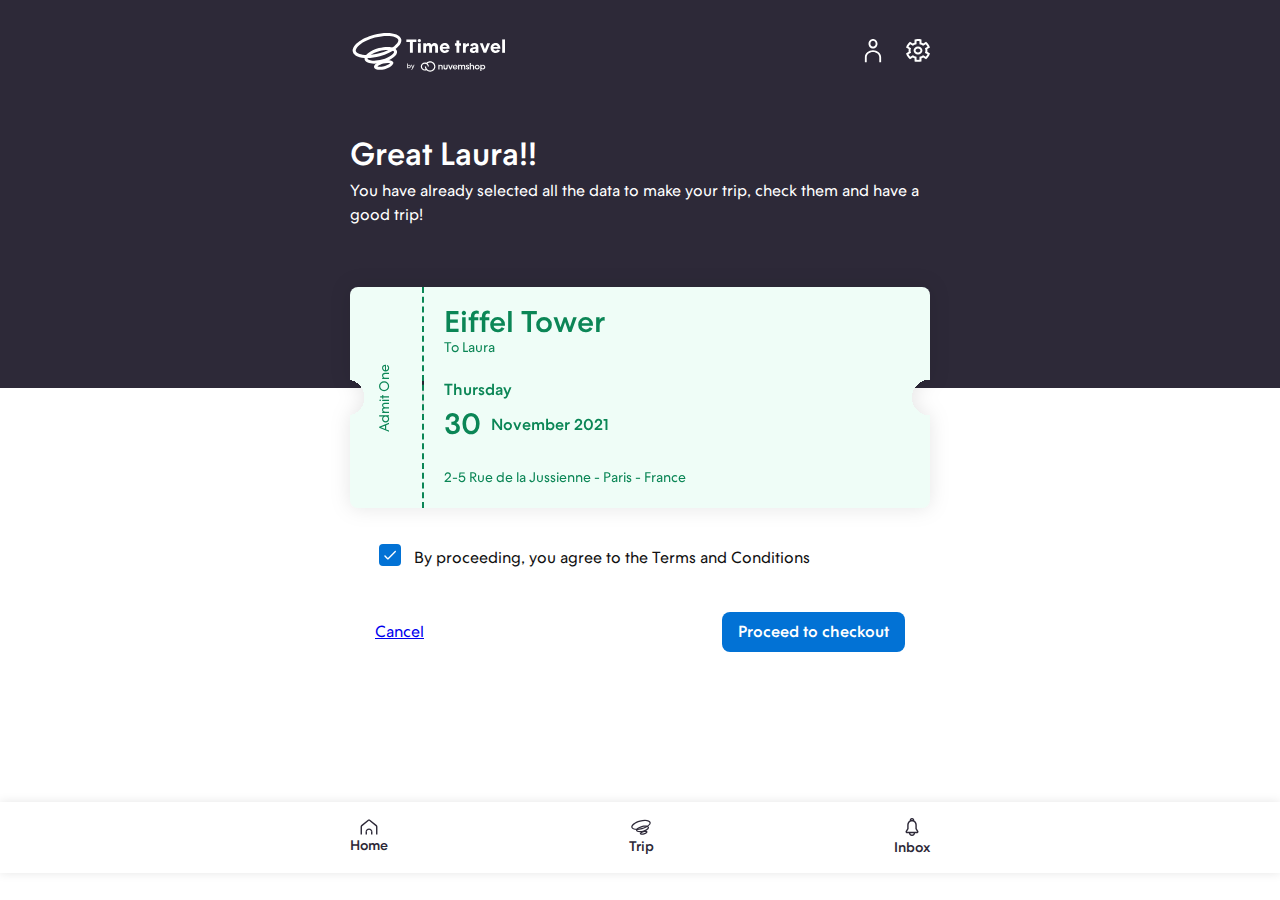
==== index.html @ 78fbfba7 "Change css and folder structure" ====
<!DOCTYPE html>
<html lang="en">
<head>
  <meta charset="UTF-8">
  <meta http-equiv="X-UA-Compatible" content="IE=edge">
  <meta name="viewport" content="width=device-width, initial-scale=1.0">
  <meta name="robots" content="noindex, nofollow" />
  <title>Time travel by Nuvemshop 🚀 | Vitor Pires Oliveira</title>

  <link rel="stylesheet" href="/src/css/styles.css">
</head>
<body>
  <header>
    <div class="header-inner">
      <div class="header container">
        <div class="header-left">
          <a href="javascript:void(0)" title="Time travel by Nuvemshop">
            <svg width="155" height="50" viewBox="0 0 175 49" fill="none" xmlns="http://www.w3.org/2000/svg">
              <path fill-rule="evenodd" clip-rule="evenodd" d="M53.9297 15.8232C54.6285 14.5365 54.6737 13.6316 54.5056 13.0086C54.3375 12.3857 53.8426 11.6245 52.5896 10.8571C51.3154 10.0767 49.4321 9.41093 46.9525 9.01452C42.0018 8.22304 35.3143 8.60793 28.1401 10.5167C20.9659 12.4254 14.9805 15.4122 11.0917 18.5555C9.14394 20.1298 7.8482 21.6414 7.13765 22.9498C6.43891 24.2365 6.3937 25.1414 6.56181 25.7644C6.72992 26.3874 7.22475 27.1486 8.47778 27.916C9.75201 28.6963 11.6353 29.3621 14.1149 29.7585C19.0655 30.55 25.7531 30.1651 32.9273 28.2564C40.1014 26.3476 46.0868 23.3608 49.9757 20.2175C51.9235 18.6432 53.2192 17.1316 53.9297 15.8232ZM33.8081 31.5205C48.863 27.5151 59.6014 18.8354 57.793 12.134C55.9845 5.43258 42.3141 3.24705 27.2593 7.2525C12.2044 11.2579 1.46601 19.9376 3.27443 26.639C5.08285 33.3404 18.7532 35.526 33.8081 31.5205Z" />
              <path fill-rule="evenodd" clip-rule="evenodd" d="M48.9674 25.7203C49.6353 26.1294 49.7358 26.4303 49.7546 26.4998C49.7733 26.5692 49.8378 26.8798 49.4654 27.5656C49.0811 28.2732 48.3283 29.1774 47.0975 30.1721C44.6427 32.1564 40.7877 34.0955 36.1004 35.3425C31.4132 36.5896 27.0982 36.8242 23.9731 36.3246C22.4063 36.0741 21.299 35.6648 20.6099 35.2428C19.942 34.8337 19.8415 34.5328 19.8228 34.4633C19.804 34.3939 19.7395 34.0833 20.112 33.3975C20.4962 32.6899 21.2491 31.7858 22.4798 30.791C24.9347 28.8067 28.7897 26.8676 33.4769 25.6206C38.1641 24.3735 42.4791 24.1389 45.6043 24.6386C47.171 24.889 48.2783 25.2983 48.9674 25.7203ZM32.5961 22.3564C42.6771 19.6743 51.831 21.1378 53.0419 25.6252C54.2529 30.1125 47.0623 35.9246 36.9813 38.6067C26.9003 41.2888 17.7463 39.8254 16.5354 35.338C15.3245 30.8506 22.5151 25.0385 32.5961 22.3564Z" />
              <path fill-rule="evenodd" clip-rule="evenodd" d="M45.1793 39.3932C45.0108 39.5791 44.7827 39.7985 44.4797 40.0434C43.2055 41.0734 41.1045 42.1498 38.4647 42.8522C35.825 43.5545 33.4634 43.6653 31.8412 43.406C31.4556 43.3443 31.1475 43.2675 30.908 43.1902C31.0765 43.0043 31.3046 42.7849 31.6075 42.54C32.8818 41.5101 34.9828 40.4336 37.6225 39.7312C40.2623 39.0289 42.6239 38.9181 44.2461 39.1775C44.6317 39.2391 44.9398 39.3159 45.1793 39.3932ZM36.7417 36.4671C42.7277 34.8745 48.1632 35.7435 48.8822 38.408C49.6013 41.0726 45.3316 44.5237 39.3456 46.1163C33.3596 47.7089 27.9241 46.8399 27.2051 44.1754C26.486 41.5108 30.7557 38.0597 36.7417 36.4671Z" />
              <path d="M63.6336 15.584H67.6594V27.6839H70.9452V15.584H74.9492V12.559H63.6336V15.584Z" />
              <path d="M78.3148 12.0836C75.8776 12.0836 75.8776 15.7568 78.3148 15.7568C80.752 15.7568 80.752 12.0836 78.3148 12.0836ZM79.9033 27.6839V17.01H76.7263V27.6839H79.9033Z" />
              <path d="M85.8748 21.9796C85.8748 20.5104 86.6146 19.6029 87.7462 19.6029C88.8777 19.6029 89.4435 20.3159 89.4435 21.7636V27.6839H92.6206V21.9148C92.6858 18.8682 96.1893 18.8034 96.1893 21.7204V27.6839H99.3664V20.9857C99.3664 18.3281 97.9519 16.7291 95.5147 16.7291C93.948 16.7291 92.7946 17.3557 92.0548 18.5873C91.4455 17.3557 90.401 16.7291 88.8995 16.7291C87.5286 16.7291 86.5276 17.2693 85.8748 18.3497V17.01H82.6977V27.6839H85.8748V21.9796Z" />
              <path d="M109.413 24.0755C108.869 24.9398 108.107 25.3719 107.106 25.3719C105.779 25.3719 104.625 24.4428 104.517 23.2112H112.416C112.437 23.0168 112.459 22.7575 112.459 22.4334C112.459 19.0843 110.218 16.7291 106.975 16.7291C103.777 16.7291 101.405 19.1275 101.405 22.347C101.405 25.6528 103.733 27.9648 107.106 27.9648C109.434 27.9648 111.197 26.9276 112.089 25.1343L109.413 24.0755ZM104.538 21.1586C104.647 20.1214 105.713 19.1923 106.954 19.1923C108.238 19.1923 109.195 20.0134 109.347 21.1586H104.538Z" />
              <path d="M123.376 27.6839V19.6029H125.334V17.01H123.376V13.877H120.199V17.01H118.48V19.6029H120.199V27.6839H123.376Z" />
              <path d="M134.304 16.8372C134.174 16.794 133.999 16.7724 133.76 16.7724C132.346 16.7724 131.301 17.4422 130.67 18.7602V17.01H127.537V27.6839H130.692V23.3409C130.692 21.245 131.736 19.9486 133.499 19.9486C133.869 19.9486 134.13 19.9918 134.304 20.0782V16.8372Z" />
              <path d="M135.321 24.8102C135.321 26.7116 136.714 27.9648 138.868 27.9648C140.283 27.9648 141.327 27.4678 142.002 26.4739L142.024 27.6839H144.961V20.8129C144.961 18.1984 143.307 16.7291 140.326 16.7291C137.998 16.7291 136.235 17.9391 135.713 19.8405L138.542 20.532C138.825 19.6461 139.412 19.1923 140.304 19.1923C141.262 19.1923 141.893 19.7757 141.893 20.6184V20.9857L139.216 21.353C136.627 21.7204 135.321 22.8871 135.321 24.8102ZM138.411 24.5941C138.411 23.9243 138.912 23.5353 139.935 23.4057L141.893 23.1248V23.5569C141.893 24.7669 141.001 25.588 139.695 25.588C138.934 25.588 138.433 25.1991 138.411 24.5941Z" />
              <path d="M150.86 27.6839H153.776L158.15 17.01H154.885L152.361 23.7514L149.837 17.01H146.486L150.86 27.6839Z" />
              <path d="M166.747 24.0755C166.203 24.9398 165.441 25.3719 164.44 25.3719C163.113 25.3719 161.96 24.4428 161.851 23.2112H169.75C169.772 23.0168 169.793 22.7575 169.793 22.4334C169.793 19.0843 167.552 16.7291 164.31 16.7291C161.111 16.7291 158.739 19.1275 158.739 22.347C158.739 25.6528 161.067 27.9648 164.44 27.9648C166.769 27.9648 168.531 26.9276 169.423 25.1343L166.747 24.0755ZM161.873 21.1586C161.981 20.1214 163.048 19.1923 164.288 19.1923C165.572 19.1923 166.529 20.0134 166.682 21.1586H161.873Z" />
              <path d="M171.823 12.559V27.6839H175V12.559H171.823Z" />
              <path d="M100.997 46.41H99.748V41.2183H100.997V41.9066C101.33 41.405 101.877 41.09 102.614 41.09C103.911 41.09 104.66 41.93 104.66 43.2833V46.41H103.411V43.5166C103.411 42.7116 103.007 42.2216 102.234 42.2216C101.484 42.2216 100.997 42.7816 100.997 43.6683V46.41ZM105.576 44.17V41.2183H106.825V44.1C106.825 44.9166 107.229 45.4066 107.931 45.4066C108.632 45.4066 109.037 44.9166 109.037 44.1V41.2183H110.274V44.17C110.274 45.6633 109.394 46.5266 107.919 46.5266C106.456 46.5383 105.576 45.6633 105.576 44.17ZM110.654 41.2183H111.986L113.402 44.8233L114.829 41.2183H116.125L113.949 46.41H112.843L110.654 41.2183ZM121.168 45.185C120.728 46.0016 119.908 46.5266 118.778 46.5266C117.172 46.5266 116.03 45.4066 116.03 43.8083C116.03 42.2566 117.196 41.09 118.718 41.09C120.264 41.09 121.347 42.2566 121.347 43.8083C121.347 43.9016 121.347 44.03 121.335 44.1816H117.267C117.327 44.9283 118.005 45.5 118.79 45.5C119.479 45.5 119.836 45.1733 120.134 44.7183L121.168 45.185ZM120.11 43.295C120.026 42.6066 119.467 42.0933 118.694 42.0933C117.945 42.0933 117.362 42.7 117.279 43.295H120.11ZM123.273 46.41H122.025V41.2183H123.273V41.9066C123.571 41.405 124.058 41.09 124.784 41.09C125.545 41.09 126.104 41.4516 126.39 42.0583C126.675 41.5566 127.27 41.09 128.15 41.09C129.375 41.09 130.077 41.9183 130.077 43.2133V46.3983H128.828V43.4583C128.828 42.7 128.471 42.2216 127.817 42.2216C127.139 42.2216 126.699 42.7583 126.687 43.61V46.41H125.438V43.4933C125.438 42.6883 125.081 42.21 124.427 42.21C123.737 42.21 123.297 42.7583 123.297 43.645V46.41H123.273ZM131.587 44.695C131.765 45.1733 132.17 45.4883 132.646 45.4883C133.038 45.4883 133.359 45.3133 133.359 44.9516C133.359 44.66 133.181 44.52 132.753 44.3916L132.11 44.1933C131.218 43.9133 130.766 43.4116 130.766 42.6883C130.766 41.72 131.599 41.1016 132.586 41.1016C133.454 41.1016 134.168 41.5566 134.513 42.28L133.514 42.805C133.312 42.3966 132.99 42.1166 132.598 42.1166C132.241 42.1166 131.956 42.2916 131.956 42.595C131.956 42.84 132.146 43.0266 132.55 43.155L133.181 43.3533C134.168 43.68 134.572 44.1816 134.572 44.87C134.572 45.9316 133.668 46.5383 132.634 46.5383C131.646 46.5383 130.885 46.025 130.588 45.22L131.587 44.695ZM136.451 46.41H135.203V39.2816H136.451V41.9066C136.784 41.405 137.332 41.09 138.069 41.09C139.365 41.09 140.115 41.93 140.115 43.2833V46.41H138.866V43.5166C138.866 42.7116 138.461 42.2216 137.688 42.2216C136.939 42.2216 136.451 42.7816 136.451 43.6683V46.41ZM146.406 43.8083C146.406 45.3366 145.205 46.5266 143.588 46.5266C141.97 46.5266 140.769 45.325 140.769 43.8083C140.769 42.28 141.97 41.09 143.588 41.09C145.217 41.09 146.406 42.2916 146.406 43.8083ZM142.018 43.8083C142.018 44.695 142.707 45.4066 143.588 45.4066C144.468 45.4066 145.158 44.695 145.158 43.8083C145.158 42.9216 144.468 42.21 143.588 42.21C142.707 42.21 142.018 42.9216 142.018 43.8083ZM148.369 41.2183V41.965C148.761 41.4283 149.427 41.1016 150.165 41.1016C151.628 41.1016 152.746 42.2683 152.746 43.82C152.746 45.3483 151.628 46.5383 150.165 46.5383C149.427 46.5383 148.761 46.2466 148.369 45.6983V48.3466H147.132V41.2183H148.369ZM149.903 42.21C149.011 42.21 148.321 42.9333 148.321 43.82C148.321 44.7066 149.011 45.43 149.903 45.43C150.795 45.43 151.485 44.7066 151.485 43.82C151.485 42.9333 150.807 42.21 149.903 42.21ZM90.4711 37.3333C90.4592 37.3333 90.4592 37.3333 90.4711 37.3333C88.9011 37.3333 87.4263 37.9283 86.3202 38.99C85.7612 38.7566 85.1427 38.6283 84.5124 38.6283C81.9672 38.6283 79.8977 40.67 79.8977 43.1666C79.8977 45.6633 81.9672 47.705 84.5243 47.705C85.1427 47.705 85.7612 47.5766 86.3202 47.3433C87.3906 48.37 88.8535 49 90.4592 49C93.7418 49 96.4059 46.3866 96.4059 43.1666C96.4059 39.9583 93.7418 37.3333 90.4711 37.3333ZM90.4592 47.705C87.9139 47.705 85.8326 45.6633 85.8326 43.1666H84.5124C84.5124 44.31 84.8454 45.3833 85.4282 46.2816C85.1309 46.3633 84.8216 46.41 84.5124 46.41C82.6927 46.41 81.206 44.9516 81.206 43.1666C81.206 41.3816 82.6927 39.9233 84.5124 39.9233C85.2379 39.9233 85.9158 40.145 86.4986 40.5766C87.3431 41.195 87.8188 42.14 87.8188 43.1666H89.139C89.139 41.8133 88.5443 40.5533 87.4858 39.69C88.3183 39.0133 89.365 38.6283 90.4592 38.6283C93.0044 38.6283 95.0857 40.67 95.0857 43.1666C95.0857 45.6633 93.0163 47.705 90.4592 47.705Z" />
              <path d="M64.6231 44.9812H65.5007V44.4725C65.7754 44.8597 66.2485 45.0723 66.7674 45.0723C67.7976 45.0723 68.5912 44.2144 68.5912 43.1211C68.5912 42.0051 67.7976 41.1699 66.7674 41.1699C66.2485 41.1699 65.7754 41.4053 65.5007 41.7925V39.6667H64.6231V44.9812ZM67.706 43.1211C67.706 43.7588 67.2176 44.2751 66.5843 44.2751C65.9509 44.2751 65.4625 43.7588 65.4625 43.1211C65.4625 42.4834 65.9509 41.9671 66.5843 41.9671C67.2176 41.9671 67.706 42.4834 67.706 43.1211Z" />
              <path d="M69.704 46.6667C70.3374 46.6667 70.7494 46.3098 71.1157 45.4291L72.8479 41.261H71.9398L70.8868 43.9411L69.8642 41.261H68.9257L70.4213 44.928L70.2611 45.3152C70.0855 45.7404 69.8871 45.8847 69.5743 45.8847C69.4293 45.8847 69.2996 45.8619 69.1851 45.8087V46.5604C69.3072 46.6135 69.4674 46.6667 69.704 46.6667Z" />
            </svg>
          </a>
        </div>
        <div class="header-right">
          <a href="javascript:void(0)" title="User">
            <svg width="18" height="25" viewBox="0 0 18 25" fill="none" xmlns="http://www.w3.org/2000/svg">
              <path fill-rule="evenodd" clip-rule="evenodd" d="M9.01875 10.475C6.53346 10.475 4.51874 8.32597 4.51874 5.675C4.51874 3.02403 6.53346 0.875 9.01875 0.875C11.504 0.875 13.5188 3.02403 13.5188 5.675C13.5188 8.32597 11.504 10.475 9.01875 10.475ZM9.01875 8.6C7.68115 8.6 6.39375 7.40626 6.39375 5.675C6.39375 3.94374 7.68115 2.75 9.01875 2.75C10.3563 2.75 11.6437 3.94374 11.6437 5.675C11.6437 7.40626 10.3563 8.6 9.01875 8.6Z" />
              <path d="M15.2813 19.2871C15.2813 16.5542 12.6159 14.0938 9 14.0938C5.38409 14.0938 2.71874 16.5542 2.71874 19.2871L2.71874 24.125L0.881242 24.125L0.881241 19.2871C0.881241 15.2687 4.663 12.2563 9 12.2563C13.337 12.2563 17.1188 15.2687 17.1188 19.2871L17.1188 24.125H15.2813V19.2871Z" />
            </svg>
          </a>
          <a href="javascript:void(0)" title="Configurations">
            <svg width="24" height="25" viewBox="0 0 24 25" fill="none" xmlns="http://www.w3.org/2000/svg">
              <path d="M12.0075 10.5023C12.6962 10.5023 13.34 10.7419 13.8191 11.1611C14.2233 11.5204 14.4479 11.9995 14.4479 12.4786C14.4479 12.9577 14.2233 13.4368 13.8191 13.7962C13.34 14.2154 12.7112 14.4549 12.0075 14.4549C11.3038 14.4549 10.675 14.2154 10.1959 13.7962C9.79164 13.4368 9.56706 12.9577 9.56706 12.4786C9.56706 11.9995 9.79164 11.5204 10.1959 11.1611C10.675 10.7419 11.3188 10.5023 12.0075 10.5023ZM12.0075 8.52604C9.56707 8.52604 7.57579 10.2927 7.57579 12.4786C7.57579 14.6645 9.5521 16.4312 12.0075 16.4312C14.4629 16.4312 16.4392 14.6645 16.4392 12.4786C16.4392 10.2927 14.4479 8.52604 12.0075 8.52604Z" />
              <path d="M21.2901 13.8411C21.3649 13.4069 21.4099 12.9428 21.4099 12.4936V12.4637C21.4099 11.9995 21.3649 11.5504 21.2901 11.1162L23.985 9.5591C23.5209 7.94214 22.6825 6.47489 21.5596 5.23222C21.0955 4.72317 20.5864 4.24407 20.0324 3.80988L17.1878 5.4568C16.6488 5.14238 16.0799 4.87289 15.466 4.64831L15.481 1.53415C14.3731 1.23471 13.2202 1.08499 12.0075 1.08499C11.4984 1.08499 10.5253 1.15985 10.5253 1.15985C10.5253 1.15985 9.17779 1.35449 8.53399 1.53415V4.64831C7.92015 4.85792 7.33626 5.14238 6.79727 5.4568L3.95259 3.80988C3.39863 4.24407 2.8896 4.72317 2.42547 5.23222C1.30257 6.47489 0.46413 7.95711 0 9.5591L2.69495 11.1162C2.62009 11.5504 2.57517 12.0145 2.57517 12.4637V12.4936C2.57517 12.9577 2.62009 13.4069 2.69495 13.8411L0.0299503 15.3982C0.49408 17.0151 1.3325 18.4824 2.4554 19.725C2.91953 20.2341 3.42858 20.7132 3.98254 21.1474L6.8272 19.5005C7.36619 19.8149 7.9501 20.0993 8.56394 20.3089V23.4231C9.20774 23.5878 9.86651 23.7225 10.5403 23.7974C11.0343 23.8573 11.5284 23.8723 12.0225 23.8723C13.2352 23.8723 14.388 23.7076 15.496 23.4231L15.481 20.3089C16.0948 20.0993 16.6638 19.8298 17.2028 19.5005L20.0474 21.1474C20.6014 20.7132 21.1104 20.2341 21.5746 19.725C22.6974 18.4824 23.5359 17.0002 24 15.3982L21.2901 13.8411ZM19.7929 18.707L17.0979 17.1499C16.1098 17.9584 14.8671 18.5423 13.4747 18.7818V21.7912C12.9956 21.8511 12.5016 21.881 12.0075 21.881C11.5134 21.881 11.0044 21.8511 10.5253 21.7912V18.7818C9.14785 18.5423 7.89021 17.9584 6.90206 17.1499L4.20711 18.707C3.48846 17.9733 2.90457 17.1499 2.47038 16.2665L5.06052 14.7693C4.74611 14.0507 4.56644 13.2721 4.56644 12.4637C4.56644 11.6552 4.74611 10.8766 5.06052 10.158L2.47038 8.66079C2.90457 7.77744 3.47348 6.95399 4.20711 6.22036L6.90206 7.77744C7.89021 6.96896 9.13287 6.38505 10.5253 6.1455V3.16609C11.0193 3.1062 11.5134 3.07626 12.0075 3.07626C12.5016 3.07626 12.9956 3.1062 13.4747 3.16609V6.17545C14.8522 6.415 16.1098 6.9989 17.0979 7.80739L19.7929 6.25031C20.5115 6.98393 21.0955 7.80739 21.5296 8.69073L18.9395 10.1879C19.2539 10.9066 19.4336 11.6851 19.4336 12.4936C19.4336 13.3021 19.2539 14.0806 18.9395 14.7993L19.1042 14.8891L21.5296 16.2815C21.0955 17.1499 20.5265 17.9733 19.7929 18.707Z" />
            </svg>
          </a>
        </div>
      </div>
    </div>
  </header>
  <main>
    <div class="main-top-inner">
      <div class="main-top container">
        <h1>Great Laura!!</h1>
        <p>You have already selected all the data to make your trip, check them and have a good trip!</p>
      </div>
      <div class="main-ticket-inner container">
        <div class="main-ticket">
          <div class="main-ticket-left-inner">
            <div class="main-ticket-left">
              <span>Admit One</span>
            </div>
          </div>
          <div class="main-ticket-right">
            <div class="main-ticket-right-top">
              <span class="main-ticket-right-top-first">Eiffel Tower</span>
              <span class="main-ticket-right-top-last">To Laura</span>
            </div>
            <div class="main-ticket-right-middle">
              <span class="main-ticket-right-middle-first">Thursday</span>
              <span class="main-ticket-right-middle-last">
                <strong>30</strong> November 2021
              </span>
            </div>
            <div class="main-ticket-right-bottom">
              <span class="main-ticket-right-bottom-span">2-5 Rue de la Jussienne - Paris - France</span>
            </div>
          </div>
      </div>
      </div>
    </div>
    <div class="main-bottom-inner container">
      <div class="main-bottom">
        <div class="main-bottom-first">
          <input class="main-bottom-first-input" type="checkbox" name="input" id="input" checked>
          <label class="main-bottom-first-label" for="input">By proceeding, you agree to the Terms and Conditions</label>
        </div>
        <div class="main-bottom-last">
          <a class="main-bottom-last-a" title="Cancel" href="javascript:void(0)">Cancel</a>
          <button class="main-bottom-last-btn btn">Proceed to checkout</button>
        </div>
      </div>
    </div>
  </main>
  <footer>
    <div class="footer-inner">
      <div class="footer container">
        <div class="footer-item">
          <a href="javscript:void(0)" title="Home">
            <svg width="18" height="16" viewBox="0 0 18 16" fill="none" xmlns="http://www.w3.org/2000/svg">
              <path fill-rule="evenodd" clip-rule="evenodd" d="M9.44253 1.97061C9.18216 1.7554 8.80561 1.75556 8.54542 1.97098L2.22486 7.20406C2.06338 7.33775 1.96992 7.53647 1.96992 7.7461V15.5981H0.5625V7.7461C0.5625 7.11721 0.842883 6.52105 1.3273 6.11998L7.64786 0.886902C8.42843 0.240637 9.55808 0.240166 10.3392 0.88578L16.6713 6.11958C17.1566 6.52064 17.4375 7.11731 17.4375 7.74682V15.5981H16.0301V7.74682C16.0301 7.53698 15.9364 7.33809 15.7747 7.20441L9.44253 1.97061Z" />
              <path fill-rule="evenodd" clip-rule="evenodd" d="M9 10.8163C7.8402 10.8163 6.97507 11.691 6.97507 12.6706H5.56765C5.56765 10.8297 7.14957 9.40883 9 9.40883C10.8504 9.40883 12.4324 10.8297 12.4324 12.6706H11.0249C11.0249 11.691 10.1598 10.8163 9 10.8163Z" />
              <path fill-rule="evenodd" clip-rule="evenodd" d="M5.56765 15.5981V12.6706H6.97507V15.5981L5.56765 15.5981Z" />
              <path fill-rule="evenodd" clip-rule="evenodd" d="M11.0249 15.5981V12.6706H12.4324V15.5981L11.0249 15.5981Z" />
            </svg>
            <span class="footer-item-span">Home</span>
          </a>
        </div>
        <div class="footer-item">
          <a href="javscript:void(0)" title="Trip">
          <svg width="22" height="18" viewBox="0 0 22 18" fill="none" xmlns="http://www.w3.org/2000/svg">
            <path fill-rule="evenodd" clip-rule="evenodd" d="M19.2992 5.65286C19.5471 5.1932 19.5631 4.86992 19.5035 4.64737C19.4439 4.42481 19.2683 4.15287 18.8238 3.87871C18.3718 3.59992 17.7038 3.36208 16.8242 3.22046C15.0681 2.9377 12.6958 3.07521 10.1509 3.75711C7.60605 4.439 5.48287 5.50605 4.10338 6.629C3.41246 7.19143 2.95283 7.73144 2.70077 8.19888C2.45291 8.65854 2.43688 8.98182 2.49651 9.20437C2.55614 9.42693 2.73167 9.69888 3.17616 9.97303C3.62816 10.2518 4.29622 10.4897 5.17579 10.6313C6.93193 10.914 9.30419 10.7765 11.8491 10.0946C14.3939 9.41274 16.5171 8.34569 17.8966 7.22274C18.5875 6.66031 19.0472 6.12031 19.2992 5.65286ZM12.1615 11.2608C17.5019 9.82981 21.3111 6.729 20.6696 4.3349C20.0281 1.94081 15.1789 1.16003 9.83847 2.59098C4.49809 4.02193 0.688889 7.12274 1.33038 9.51684C1.97188 11.9109 6.82115 12.6917 12.1615 11.2608Z" />
            <path fill-rule="evenodd" clip-rule="evenodd" d="M17.5389 9.18863C17.7759 9.33475 17.8115 9.44227 17.8182 9.46709C17.8248 9.4919 17.8477 9.60284 17.7156 9.84785C17.5793 10.1006 17.3122 10.4237 16.8756 10.779C16.0048 11.4879 14.6374 12.1807 12.9747 12.6262C11.312 13.0717 9.78133 13.1555 8.67275 12.977C8.11697 12.8875 7.72418 12.7413 7.47975 12.5905C7.24283 12.4444 7.20717 12.3369 7.20052 12.3121C7.19388 12.2873 7.171 12.1763 7.30311 11.9313C7.43941 11.6785 7.70647 11.3555 8.14305 11.0001C9.01386 10.2912 10.3813 9.5985 12.044 9.15299C13.7067 8.70747 15.2374 8.62367 16.3459 8.80216C16.9017 8.89165 17.2945 9.03787 17.5389 9.18863ZM11.7316 7.98686C15.3076 7.02867 18.5547 7.5515 18.9843 9.15462C19.4138 10.7578 16.8631 12.8341 13.2871 13.7923C9.71111 14.7505 6.46396 14.2277 6.0344 12.6245C5.60484 11.0214 8.15555 8.94505 11.7316 7.98686Z" />
            <path fill-rule="evenodd" clip-rule="evenodd" d="M16.1952 14.0733C16.1354 14.1397 16.0545 14.2181 15.9471 14.3056C15.4951 14.6735 14.7498 15.0581 13.8134 15.309C12.877 15.5599 12.0393 15.5995 11.4638 15.5068C11.327 15.4848 11.2178 15.4574 11.1328 15.4297C11.1926 15.3634 11.2735 15.285 11.3809 15.1975C11.833 14.8295 12.5782 14.4449 13.5146 14.194C14.451 13.9431 15.2887 13.9035 15.8642 13.9962C16.001 14.0182 16.1103 14.0457 16.1952 14.0733ZM13.2022 13.0279C15.3256 12.4589 17.2537 12.7694 17.5088 13.7213C17.7638 14.6732 16.2492 15.9062 14.1258 16.4751C12.0024 17.0441 10.0743 16.7336 9.81926 15.7817C9.56419 14.8298 11.0788 13.5969 13.2022 13.0279Z" />
          </svg>
          <span class="footer-item-span">Trip</span>
        </a>
        </div>
        <div class="footer-item">
          <a href="javscript:void(0)" title="Inbox">
          <svg width="14" height="20" viewBox="0 0 14 20" fill="none" xmlns="http://www.w3.org/2000/svg">
            <path d="M13.2775 14.0499L11.7813 11.5974V8.12117C11.8345 7.19687 11.625 6.27639 11.1771 5.46613C10.7291 4.65587 10.061 3.98893 9.25001 3.54242C9.26107 3.40013 9.26107 3.2572 9.25001 3.11492C9.24128 2.82826 9.17614 2.54614 9.05832 2.28468C8.94049 2.02321 8.77229 1.78753 8.56333 1.59111C8.35437 1.39469 8.10875 1.24137 7.8405 1.13993C7.57226 1.03849 7.28665 0.990913 7.00001 0.999916C6.71336 0.990913 6.42775 1.03849 6.15951 1.13993C5.89126 1.24137 5.64564 1.39469 5.43668 1.59111C5.22772 1.78753 5.05952 2.02321 4.9417 2.28468C4.82387 2.54614 4.75873 2.82826 4.75001 3.11492C4.73344 3.25693 4.73344 3.4004 4.75001 3.54242C3.93897 3.98893 3.27087 4.65587 2.82294 5.46613C2.37501 6.27639 2.16554 7.19687 2.21876 8.12117V11.5974L0.722505 14.0499C0.593078 14.2625 0.522391 14.5056 0.517664 14.7545C0.512937 15.0033 0.574338 15.249 0.695598 15.4663C0.816858 15.6837 0.993632 15.865 1.20787 15.9916C1.4221 16.1183 1.66612 16.1859 1.91501 16.1874H3.90626C3.9583 16.9652 4.3096 17.6927 4.88642 18.217C5.46325 18.7414 6.22076 19.022 7.00001 18.9999C7.77925 19.022 8.53677 18.7414 9.11359 18.217C9.69042 17.6927 10.0417 16.9652 10.0938 16.1874H12.085C12.3339 16.1859 12.5779 16.1183 12.7921 15.9916C13.0064 15.865 13.1832 15.6837 13.3044 15.4663C13.4257 15.249 13.4871 15.0033 13.4823 14.7545C13.4776 14.5056 13.4069 14.2625 13.2775 14.0499ZM6.15626 3.11492C6.17626 2.9099 6.27579 2.72088 6.43352 2.58839C6.59125 2.45589 6.79461 2.39048 7.00001 2.40617C7.2054 2.39048 7.40876 2.45589 7.56649 2.58839C7.72422 2.72088 7.82376 2.9099 7.84376 3.11492C7.56278 3.09732 7.28098 3.09732 7.00001 3.11492C6.71904 3.09702 6.43722 3.09702 6.15626 3.11492ZM7.00001 17.5937C6.5935 17.6141 6.19419 17.4808 5.88151 17.2202C5.56883 16.9597 5.3657 16.5909 5.31251 16.1874H8.68751C8.63432 16.5909 8.43118 16.9597 8.1185 17.2202C7.80582 17.4808 7.40651 17.6141 7.00001 17.5937ZM1.91501 14.7812L3.42251 12.3399L3.62501 11.9912V8.12117C3.6223 7.27865 3.85617 6.4523 4.30001 5.73617C4.60625 5.31645 5.01577 4.983 5.48883 4.76815C5.96189 4.5533 6.48244 4.46435 7.00001 4.50992C7.51757 4.46435 8.03812 4.5533 8.51119 4.76815C8.98425 4.983 9.39376 5.31645 9.70001 5.73617C10.1438 6.4523 10.3777 7.27865 10.375 8.12117V11.9912L10.5775 12.3399L12.085 14.7812H1.91501Z" />
          </svg>
          <span class="footer-item-span">Inbox</span>
        </a>
        </div>
      </div>
    </div>
  </footer>
</body>
</html>
---- src/css/styles.css ----
/* Simple reset */
body, h1, h2, h3, h4, p, figure, blockquote, dl, dd {margin: 0} ul[role='list'], ol[role='list'] { list-style: none}html:focus-within {scroll-behavior: smooth}body {min-height: 100vh;text-rendering: optimizeSpeed;line-height: 1.5}a:not([class]) {text-decoration-skip-ink: auto}img,picture {max-width: 100%;display: block;}input, button, textarea, select {font: inherit;}

/* Root components styles */
:root {
  --white: #fff;
  --black: #111;
  --deepBlue: #2D2938;
  --lightBlue: #2C3357;
  --lightGreen: #EFFDF7;
  --darkGreen: #0B8656;
  --blue: #0272D5;  
  --bg: #E5E5E5;
  --shadow: 0px 0px 10px rgba(0, 0, 0, 0.1);
  --small: 14px;
  --medium: 16px;
  --big: 30px;
}
@font-face { 
  font-family: Centranube; 
  src: url('/src/fonts/centranube-book-webfont.ttf');
  font-weight: 400;
}
@font-face { 
  font-family: Centranube; 
  src: url('/src/fonts/centranube-medium-webfont.ttf');
  font-weight: 700;
}
body {
  font-family: Centranube;
  background-color: var(--white);
}
.btn {
  padding: 8px 16px;
  border-radius: 8px;
  color: var(--white);
  background-color: var(--blue);
  border: none;
  cursor: pointer;
}
input {
  -webkit-appearance: none;
  width: 20px;
  height: 20px;
  border: 1px solid var(--black);
  border-radius: 4px;
  top: 8px;
  transform: translateY(-50%);
  outline: none;
  padding: 10px;
  position: relative;
  cursor: pointer;
}
input:checked {
  background-color: var(--blue);
  border-color: transparent;
}
input:checked:focus, input:checked:hover {
  border-color: var(--blue);
}
input:checked:after {
  content: "";
  width: 100%;
  height: 100%;
  position: absolute;
  left: 0;
  top: 0;
  background-image: url("[data-uri]");
  background-size: 35px;
  background-repeat: no-repeat;
  background-position: center;
}

/* Header */
.header-inner {
  background-color: var(--deepBlue);
}
.header {
  padding: 25px;
  display: flex;
  flex-direction: row;
  align-items: center;
  justify-content: space-between;
}
.header-left svg path, .header-right svg path {
  fill: var(--white)
}
.header-right svg:last-child {
  padding-left: 20px;
}
.header-right a {
  text-decoration: none;
}

/* Main */
.main-top-inner {
  background-color: var(--deepBlue);
  position: relative;
  top: -1px;
}
.main-top {
  padding: 25px 25px 0;
}
.main-top h1, .main-top p {
  color: var(--white)
}
.main-top p {
  font-size: var(--medium);
}
.main-ticket {
  margin: -60px 25px;
  display: flex;
  border-radius: 8px;
  position: relative;
  bottom: -120px;
  filter: drop-shadow(var(--shadow)); 
}
.main-ticket-left-inner {
  position: relative;
  padding: 20px 0 20px 20px;
  border-right: 2px dashed var(--darkGreen);
  background: radial-gradient(
    circle at -5% 50%, 
    rgba(0, 0, 0, 0) clamp(5px, 18px, 25px),
    var(--lightGreen) clamp(0px, 0px, 0px),
    var(--lightGreen) 100%
    );
  border-top-left-radius: 8px;
  border-bottom-left-radius: 8px;
  width: 10%;
}
.main-ticket-left {
  position: relative;
  display: flex;
  height: 100%;
  align-items: center;
  width: 35px;
}
.main-ticket-left span {
  transform: rotate(-90deg);
  display: block;
  white-space: nowrap;
  position: relative;
  left: -20px;
  color: var(--darkGreen);
  font-size: var(--small);
}
.main-ticket-right {
  padding: 20px;
  display: flex;
  flex-direction: column;
  justify-content: space-between;
  background: radial-gradient(
    circle at 100% 50%, 
    rgba(0, 0, 0, 0) clamp(5px, 18px, 25px),
    var(--lightGreen) clamp(0px, 0px, 0px),
    var(--lightGreen) 100%
    );
  border-top-right-radius: 8px;
  border-bottom-right-radius: 8px;
  width: 90%;
}
.main-ticket-right-top, .main-ticket-right-middle {
  display: flex;
  flex-direction: column;
}
.main-ticket-right-top-first {
  color: var(--darkGreen);
  font-size: var(--big);
  line-height: 30px;
  font-weight: 700;
}
.main-ticket-right-top-last {
  color: var(--darkGreen);
  font-size: var(--small);
}
.main-ticket-right-middle {
  padding: 20px 0;
}
.main-ticket-right-middle-first {
  color: var(--darkGreen);
  font-weight: 700;
}
.main-ticket-right-middle-last {
  display: flex;
  color: var(--darkGreen);
  font-weight: 700;
  align-items: center;
}
.main-ticket-right-middle-last strong {
  font-size: var(--big);
  padding-right: 10px;
}
.main-ticket-right-bottom {
  color: var(--darkGreen);
  font-size: var(--small);
}
.main-bottom {
  padding: 25px;
  margin: 190px 0 85px;
}
.main-bottom-first {
  display: flex;
  align-items: center;
}
.main-bottom-first-label {
  color: var(--black);
  padding-left: 10px;
  line-height: 24px;
  font-size: var(--medium);
  cursor: pointer;
}
.main-bottom-last {
  display: flex;
  align-items: center;
  justify-content: space-between;
  padding: 40px 0
}
.main-bottom-last-btn {
  font-weight: 700;
}

/* Footer */
.footer-inner {
  background-color: var(--white);
  box-shadow: var(--shadow);
}
.footer {
  display: flex;
  align-items: center;
  justify-content: space-between;
  padding: 15px 25px;
  right: 0;
  left: 0;
}
.footer-item a {
  display: flex;
  flex-direction: column;
  align-items: center;
  text-decoration: none;
  color: var(--deepBlue);
  font-size: var(--small);
  font-weight: 700;
}
.footer-item svg path {
  fill: var(--deepBlue);
}

/* Desktop and Tablet */
@media(min-width: 580px) {
  .container {
    margin: auto;
    width: 580px;
  }
  .main-ticket {
    margin: -60px 0;
  }
}
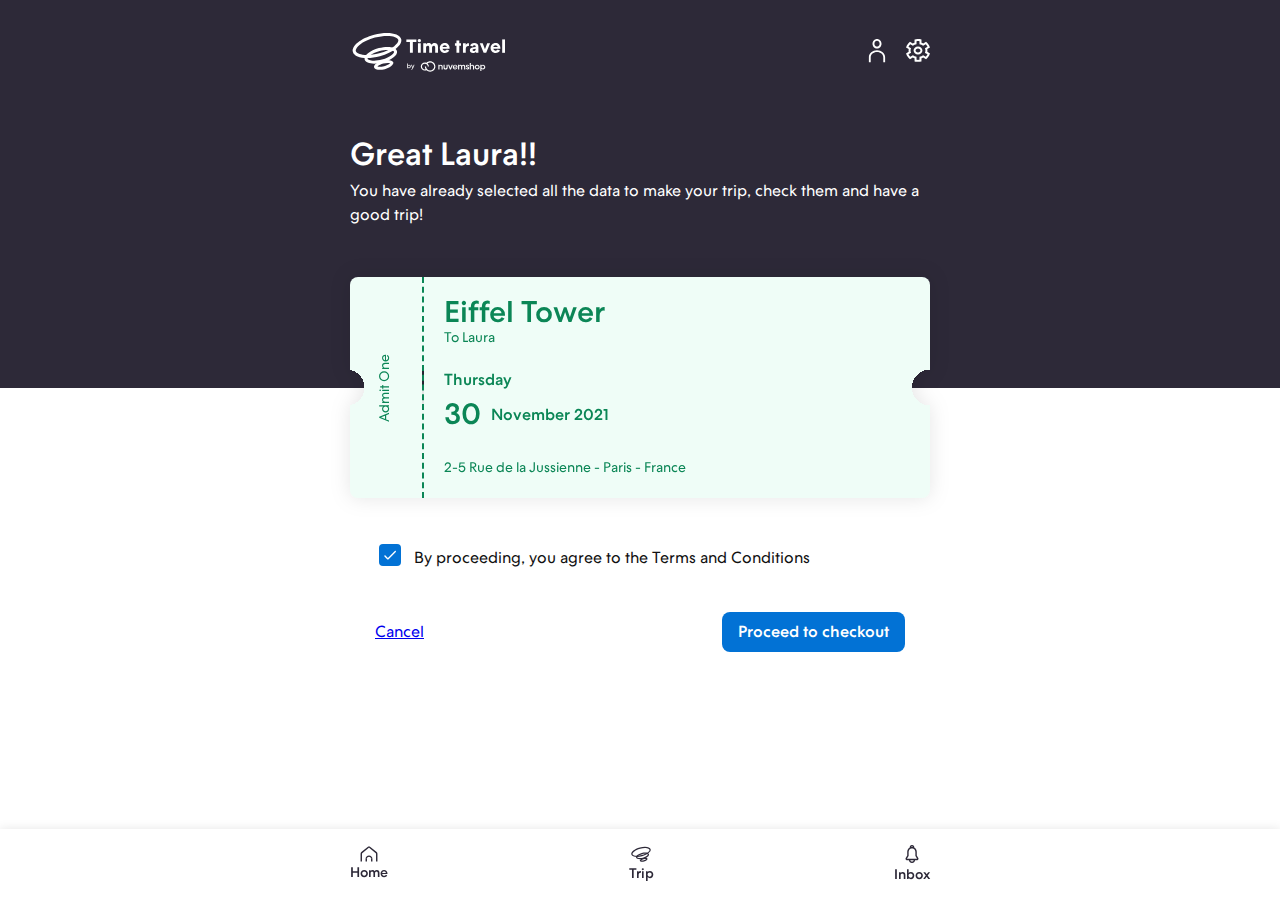
==== commit cbaa4cc6: "Change list" ====
--- a/index.html
+++ b/index.html
@@ -36,18 +36,24 @@
           </a>
         </div>
         <div class="header-right">
-          <a href="javascript:void(0)" title="User">
-            <svg width="18" height="25" viewBox="0 0 18 25" fill="none" xmlns="http://www.w3.org/2000/svg">
-              <path fill-rule="evenodd" clip-rule="evenodd" d="M9.01875 10.475C6.53346 10.475 4.51874 8.32597 4.51874 5.675C4.51874 3.02403 6.53346 0.875 9.01875 0.875C11.504 0.875 13.5188 3.02403 13.5188 5.675C13.5188 8.32597 11.504 10.475 9.01875 10.475ZM9.01875 8.6C7.68115 8.6 6.39375 7.40626 6.39375 5.675C6.39375 3.94374 7.68115 2.75 9.01875 2.75C10.3563 2.75 11.6437 3.94374 11.6437 5.675C11.6437 7.40626 10.3563 8.6 9.01875 8.6Z" />
-              <path d="M15.2813 19.2871C15.2813 16.5542 12.6159 14.0938 9 14.0938C5.38409 14.0938 2.71874 16.5542 2.71874 19.2871L2.71874 24.125L0.881242 24.125L0.881241 19.2871C0.881241 15.2687 4.663 12.2563 9 12.2563C13.337 12.2563 17.1188 15.2687 17.1188 19.2871L17.1188 24.125H15.2813V19.2871Z" />
-            </svg>
-          </a>
-          <a href="javascript:void(0)" title="Configurations">
-            <svg width="24" height="25" viewBox="0 0 24 25" fill="none" xmlns="http://www.w3.org/2000/svg">
-              <path d="M12.0075 10.5023C12.6962 10.5023 13.34 10.7419 13.8191 11.1611C14.2233 11.5204 14.4479 11.9995 14.4479 12.4786C14.4479 12.9577 14.2233 13.4368 13.8191 13.7962C13.34 14.2154 12.7112 14.4549 12.0075 14.4549C11.3038 14.4549 10.675 14.2154 10.1959 13.7962C9.79164 13.4368 9.56706 12.9577 9.56706 12.4786C9.56706 11.9995 9.79164 11.5204 10.1959 11.1611C10.675 10.7419 11.3188 10.5023 12.0075 10.5023ZM12.0075 8.52604C9.56707 8.52604 7.57579 10.2927 7.57579 12.4786C7.57579 14.6645 9.5521 16.4312 12.0075 16.4312C14.4629 16.4312 16.4392 14.6645 16.4392 12.4786C16.4392 10.2927 14.4479 8.52604 12.0075 8.52604Z" />
-              <path d="M21.2901 13.8411C21.3649 13.4069 21.4099 12.9428 21.4099 12.4936V12.4637C21.4099 11.9995 21.3649 11.5504 21.2901 11.1162L23.985 9.5591C23.5209 7.94214 22.6825 6.47489 21.5596 5.23222C21.0955 4.72317 20.5864 4.24407 20.0324 3.80988L17.1878 5.4568C16.6488 5.14238 16.0799 4.87289 15.466 4.64831L15.481 1.53415C14.3731 1.23471 13.2202 1.08499 12.0075 1.08499C11.4984 1.08499 10.5253 1.15985 10.5253 1.15985C10.5253 1.15985 9.17779 1.35449 8.53399 1.53415V4.64831C7.92015 4.85792 7.33626 5.14238 6.79727 5.4568L3.95259 3.80988C3.39863 4.24407 2.8896 4.72317 2.42547 5.23222C1.30257 6.47489 0.46413 7.95711 0 9.5591L2.69495 11.1162C2.62009 11.5504 2.57517 12.0145 2.57517 12.4637V12.4936C2.57517 12.9577 2.62009 13.4069 2.69495 13.8411L0.0299503 15.3982C0.49408 17.0151 1.3325 18.4824 2.4554 19.725C2.91953 20.2341 3.42858 20.7132 3.98254 21.1474L6.8272 19.5005C7.36619 19.8149 7.9501 20.0993 8.56394 20.3089V23.4231C9.20774 23.5878 9.86651 23.7225 10.5403 23.7974C11.0343 23.8573 11.5284 23.8723 12.0225 23.8723C13.2352 23.8723 14.388 23.7076 15.496 23.4231L15.481 20.3089C16.0948 20.0993 16.6638 19.8298 17.2028 19.5005L20.0474 21.1474C20.6014 20.7132 21.1104 20.2341 21.5746 19.725C22.6974 18.4824 23.5359 17.0002 24 15.3982L21.2901 13.8411ZM19.7929 18.707L17.0979 17.1499C16.1098 17.9584 14.8671 18.5423 13.4747 18.7818V21.7912C12.9956 21.8511 12.5016 21.881 12.0075 21.881C11.5134 21.881 11.0044 21.8511 10.5253 21.7912V18.7818C9.14785 18.5423 7.89021 17.9584 6.90206 17.1499L4.20711 18.707C3.48846 17.9733 2.90457 17.1499 2.47038 16.2665L5.06052 14.7693C4.74611 14.0507 4.56644 13.2721 4.56644 12.4637C4.56644 11.6552 4.74611 10.8766 5.06052 10.158L2.47038 8.66079C2.90457 7.77744 3.47348 6.95399 4.20711 6.22036L6.90206 7.77744C7.89021 6.96896 9.13287 6.38505 10.5253 6.1455V3.16609C11.0193 3.1062 11.5134 3.07626 12.0075 3.07626C12.5016 3.07626 12.9956 3.1062 13.4747 3.16609V6.17545C14.8522 6.415 16.1098 6.9989 17.0979 7.80739L19.7929 6.25031C20.5115 6.98393 21.0955 7.80739 21.5296 8.69073L18.9395 10.1879C19.2539 10.9066 19.4336 11.6851 19.4336 12.4936C19.4336 13.3021 19.2539 14.0806 18.9395 14.7993L19.1042 14.8891L21.5296 16.2815C21.0955 17.1499 20.5265 17.9733 19.7929 18.707Z" />
-            </svg>
-          </a>
+          <ul>
+            <li>
+              <a href="javascript:void(0)" title="User">
+                <svg width="18" height="25" viewBox="0 0 18 25" fill="none" xmlns="http://www.w3.org/2000/svg">
+                  <path fill-rule="evenodd" clip-rule="evenodd" d="M9.01875 10.475C6.53346 10.475 4.51874 8.32597 4.51874 5.675C4.51874 3.02403 6.53346 0.875 9.01875 0.875C11.504 0.875 13.5188 3.02403 13.5188 5.675C13.5188 8.32597 11.504 10.475 9.01875 10.475ZM9.01875 8.6C7.68115 8.6 6.39375 7.40626 6.39375 5.675C6.39375 3.94374 7.68115 2.75 9.01875 2.75C10.3563 2.75 11.6437 3.94374 11.6437 5.675C11.6437 7.40626 10.3563 8.6 9.01875 8.6Z" />
+                  <path d="M15.2813 19.2871C15.2813 16.5542 12.6159 14.0938 9 14.0938C5.38409 14.0938 2.71874 16.5542 2.71874 19.2871L2.71874 24.125L0.881242 24.125L0.881241 19.2871C0.881241 15.2687 4.663 12.2563 9 12.2563C13.337 12.2563 17.1188 15.2687 17.1188 19.2871L17.1188 24.125H15.2813V19.2871Z" />
+                </svg>
+              </a>
+            </li>
+            <li>
+              <a href="javascript:void(0)" title="Configurations">
+                <svg width="24" height="25" viewBox="0 0 24 25" fill="none" xmlns="http://www.w3.org/2000/svg">
+                  <path d="M12.0075 10.5023C12.6962 10.5023 13.34 10.7419 13.8191 11.1611C14.2233 11.5204 14.4479 11.9995 14.4479 12.4786C14.4479 12.9577 14.2233 13.4368 13.8191 13.7962C13.34 14.2154 12.7112 14.4549 12.0075 14.4549C11.3038 14.4549 10.675 14.2154 10.1959 13.7962C9.79164 13.4368 9.56706 12.9577 9.56706 12.4786C9.56706 11.9995 9.79164 11.5204 10.1959 11.1611C10.675 10.7419 11.3188 10.5023 12.0075 10.5023ZM12.0075 8.52604C9.56707 8.52604 7.57579 10.2927 7.57579 12.4786C7.57579 14.6645 9.5521 16.4312 12.0075 16.4312C14.4629 16.4312 16.4392 14.6645 16.4392 12.4786C16.4392 10.2927 14.4479 8.52604 12.0075 8.52604Z" />
+                  <path d="M21.2901 13.8411C21.3649 13.4069 21.4099 12.9428 21.4099 12.4936V12.4637C21.4099 11.9995 21.3649 11.5504 21.2901 11.1162L23.985 9.5591C23.5209 7.94214 22.6825 6.47489 21.5596 5.23222C21.0955 4.72317 20.5864 4.24407 20.0324 3.80988L17.1878 5.4568C16.6488 5.14238 16.0799 4.87289 15.466 4.64831L15.481 1.53415C14.3731 1.23471 13.2202 1.08499 12.0075 1.08499C11.4984 1.08499 10.5253 1.15985 10.5253 1.15985C10.5253 1.15985 9.17779 1.35449 8.53399 1.53415V4.64831C7.92015 4.85792 7.33626 5.14238 6.79727 5.4568L3.95259 3.80988C3.39863 4.24407 2.8896 4.72317 2.42547 5.23222C1.30257 6.47489 0.46413 7.95711 0 9.5591L2.69495 11.1162C2.62009 11.5504 2.57517 12.0145 2.57517 12.4637V12.4936C2.57517 12.9577 2.62009 13.4069 2.69495 13.8411L0.0299503 15.3982C0.49408 17.0151 1.3325 18.4824 2.4554 19.725C2.91953 20.2341 3.42858 20.7132 3.98254 21.1474L6.8272 19.5005C7.36619 19.8149 7.9501 20.0993 8.56394 20.3089V23.4231C9.20774 23.5878 9.86651 23.7225 10.5403 23.7974C11.0343 23.8573 11.5284 23.8723 12.0225 23.8723C13.2352 23.8723 14.388 23.7076 15.496 23.4231L15.481 20.3089C16.0948 20.0993 16.6638 19.8298 17.2028 19.5005L20.0474 21.1474C20.6014 20.7132 21.1104 20.2341 21.5746 19.725C22.6974 18.4824 23.5359 17.0002 24 15.3982L21.2901 13.8411ZM19.7929 18.707L17.0979 17.1499C16.1098 17.9584 14.8671 18.5423 13.4747 18.7818V21.7912C12.9956 21.8511 12.5016 21.881 12.0075 21.881C11.5134 21.881 11.0044 21.8511 10.5253 21.7912V18.7818C9.14785 18.5423 7.89021 17.9584 6.90206 17.1499L4.20711 18.707C3.48846 17.9733 2.90457 17.1499 2.47038 16.2665L5.06052 14.7693C4.74611 14.0507 4.56644 13.2721 4.56644 12.4637C4.56644 11.6552 4.74611 10.8766 5.06052 10.158L2.47038 8.66079C2.90457 7.77744 3.47348 6.95399 4.20711 6.22036L6.90206 7.77744C7.89021 6.96896 9.13287 6.38505 10.5253 6.1455V3.16609C11.0193 3.1062 11.5134 3.07626 12.0075 3.07626C12.5016 3.07626 12.9956 3.1062 13.4747 3.16609V6.17545C14.8522 6.415 16.1098 6.9989 17.0979 7.80739L19.7929 6.25031C20.5115 6.98393 21.0955 7.80739 21.5296 8.69073L18.9395 10.1879C19.2539 10.9066 19.4336 11.6851 19.4336 12.4936C19.4336 13.3021 19.2539 14.0806 18.9395 14.7993L19.1042 14.8891L21.5296 16.2815C21.0955 17.1499 20.5265 17.9733 19.7929 18.707Z" />
+                </svg>
+              </a>
+            </li>
+          </ul>
         </div>
       </div>
     </div>
--- a/src/css/styles.css
+++ b/src/css/styles.css
@@ -1,5 +1,5 @@
 /* Simple reset */
-body, h1, h2, h3, h4, p, figure, blockquote, dl, dd {margin: 0} ul[role='list'], ol[role='list'] { list-style: none}html:focus-within {scroll-behavior: smooth}body {min-height: 100vh;text-rendering: optimizeSpeed;line-height: 1.5}a:not([class]) {text-decoration-skip-ink: auto}img,picture {max-width: 100%;display: block;}input, button, textarea, select {font: inherit;}
+body, h1, h2, h3, h4, p, figure, blockquote, dl, dd {margin: 0} ul[role='list'], ol[role='list'] { list-style: none}html:focus-within {scroll-behavior: smooth}body {min-height: 100vh;text-rendering: optimizeSpeed;line-height: 1.5}a:not([class]) {text-decoration-skip-ink: auto}img,picture {max-width: 100%;display: block;}input, button, textarea, select {font: inherit;} ul, li{list-style: none; margin: 0; padding: 0;}
 
 /* Root components styles */
 :root {
@@ -88,6 +88,9 @@
 .header-right svg:last-child {
   padding-left: 20px;
 }
+.header-right ul {
+  display: flex;
+}
 .header-right a {
   text-decoration: none;
 }
@@ -112,7 +115,7 @@
   display: flex;
   border-radius: 8px;
   position: relative;
-  bottom: -120px;
+  bottom: -115px;
   filter: drop-shadow(var(--shadow)); 
 }
 .main-ticket-left-inner {
@@ -224,14 +227,16 @@
 .footer-inner {
   background-color: var(--white);
   box-shadow: var(--shadow);
-}
-.footer {
-  display: flex;
-  align-items: center;
-  justify-content: space-between;
-  padding: 15px 25px;
+  position: fixed;
+  bottom: 0;
   right: 0;
   left: 0;
+}
+.footer {
+  display: flex;
+  align-items: center;
+  justify-content: space-between;
+  padding: 15px 25px;
 }
 .footer-item a {
   display: flex;
@@ -254,5 +259,6 @@
   }
   .main-ticket {
     margin: -60px 0;
+    bottom: -110px;
   }
 }